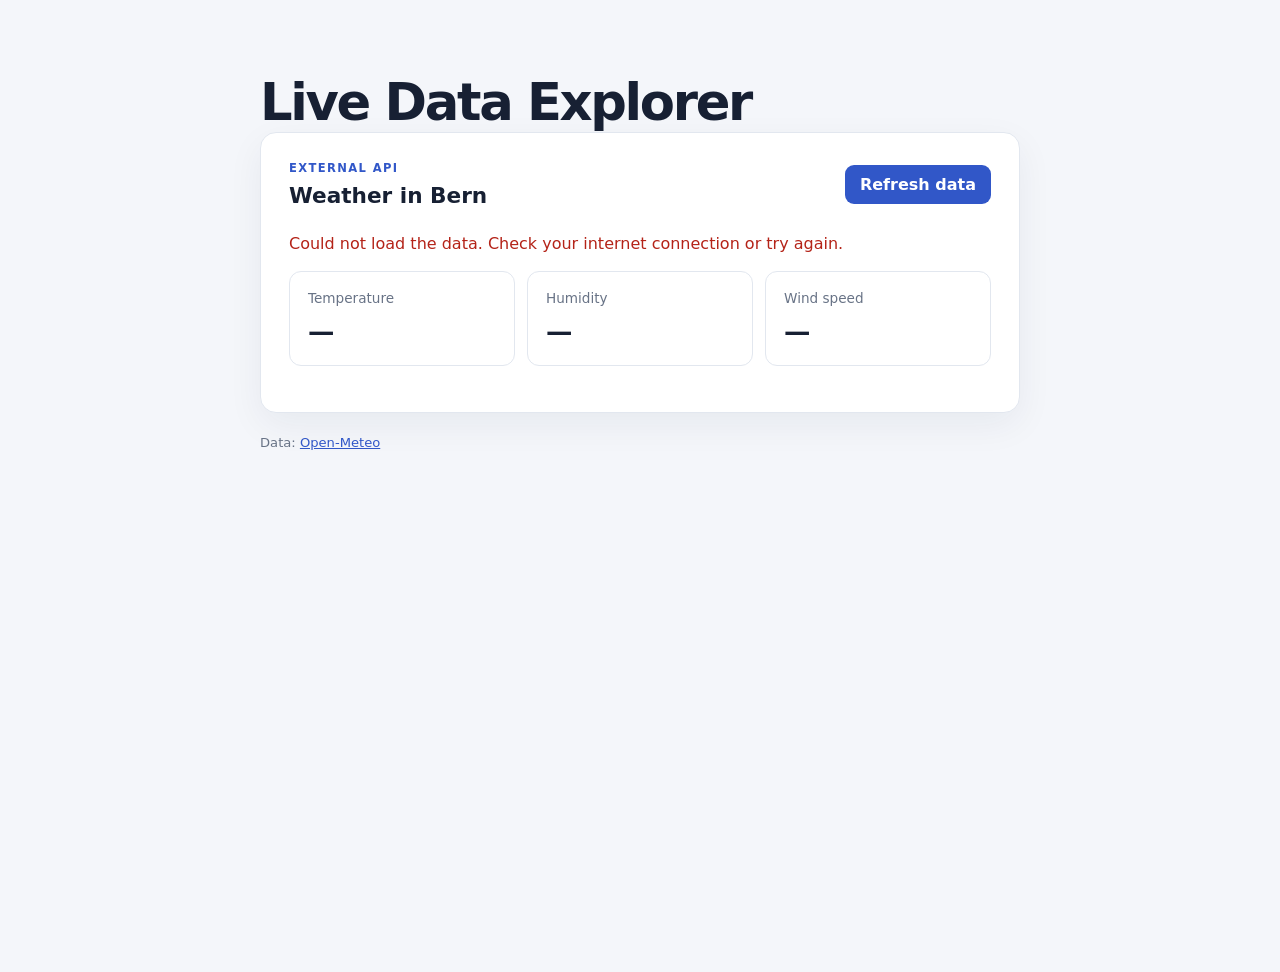
==== index.html @ 46303343 "first commit" ====
<!doctype html>
<html lang="en">
<head>
  <meta charset="utf-8">
  <meta name="viewport" content="width=device-width, initial-scale=1">
  <meta name="description" content="Minimal GitHub Pages demo fetching live weather data from Open-Meteo.">
  <title>Live API Demo</title>
  <link rel="stylesheet" href="./css/styles.css">
  <script src="./js/app.js" defer></script>
</head>
<body>
  <main class="container">
    <header>
      <h1>Live Data Explorer</h1>
    </header>

    <section class="panel" aria-labelledby="weather-heading">
      <div class="panel-heading">
        <div>
          <p class="eyebrow">EXTERNAL API</p>
          <h2 id="weather-heading">Weather in Bern</h2>
        </div>
        <button id="refresh-button" type="button">Refresh data</button>
      </div>

      <p id="status" class="status" role="status" aria-live="polite">Loading live data…</p>

      <div id="weather-data" class="metrics" hidden>
        <article class="metric">
          <span class="metric-label">Temperature</span>
          <strong id="temperature">—</strong>
        </article>
        <article class="metric">
          <span class="metric-label">Humidity</span>
          <strong id="humidity">—</strong>
        </article>
        <article class="metric">
          <span class="metric-label">Wind speed</span>
          <strong id="wind">—</strong>
        </article>
      </div>

      <p id="updated" class="updated"></p>
    </section>

    <footer>
      <span>Data: <a href="https://open-meteo.com/" target="_blank" rel="noopener noreferrer">Open-Meteo</a></span>
    </footer>
  </main>
</body>
</html>
---- css/styles.css ----
:root {
  color-scheme: light;
  --bg: #f4f6fa;
  --surface: #ffffff;
  --text: #172033;
  --muted: #687386;
  --border: #e2e7ef;
  --accent: #3157c8;
}

* { box-sizing: border-box; }

body {
  margin: 0;
  min-height: 100vh;
  background: var(--bg);
  color: var(--text);
  font-family: system-ui, -apple-system, BlinkMacSystemFont, "Segoe UI", sans-serif;
}

.container {
  width: min(760px, calc(100% - 40px));
  margin: 72px auto;
}

.eyebrow {
  margin: 0 0 8px;
  color: var(--accent);
  font-size: 0.72rem;
  font-weight: 750;
  letter-spacing: 0.12em;
}

h1 {
  margin: 0;
  font-size: clamp(2rem, 6vw, 3.2rem);
  letter-spacing: -0.045em;
}

.intro {
  margin: 12px 0 32px;
  color: var(--muted);
  line-height: 1.6;
}

.panel {
  padding: 28px;
  background: var(--surface);
  border: 1px solid var(--border);
  border-radius: 16px;
  box-shadow: 0 12px 36px rgb(25 40 70 / 6%);
}

.panel-heading {
  display: flex;
  align-items: center;
  justify-content: space-between;
  gap: 16px;
}

h2 {
  margin: 0;
  font-size: 1.35rem;
}

button {
  padding: 10px 15px;
  border: 0;
  border-radius: 9px;
  background: var(--accent);
  color: white;
  font: inherit;
  font-weight: 650;
  cursor: pointer;
}

button:hover { filter: brightness(1.1); }
button:disabled { cursor: wait; opacity: 0.65; }

.status {
  margin: 26px 0 18px;
  color: var(--muted);
}

.status.error { color: #b42318; }

.metrics {
  display: grid;
  grid-template-columns: repeat(3, 1fr);
  gap: 12px;
}

.metric {
  padding: 18px;
  border: 1px solid var(--border);
  border-radius: 12px;
}

.metric-label {
  display: block;
  margin-bottom: 10px;
  color: var(--muted);
  font-size: 0.85rem;
}

.metric strong {
  font-size: 1.65rem;
  letter-spacing: -0.04em;
}

.updated {
  margin: 18px 0 0;
  color: var(--muted);
  font-size: 0.8rem;
}

footer {
  display: flex;
  justify-content: space-between;
  gap: 12px;
  margin-top: 22px;
  color: var(--muted);
  font-size: 0.82rem;
}

a { color: var(--accent); }

@media (max-width: 560px) {
  .container { margin: 36px auto; }
  .panel { padding: 20px; }
  .panel-heading { align-items: flex-start; flex-direction: column; }
  .metrics { grid-template-columns: 1fr; }
  footer { flex-direction: column; }
}
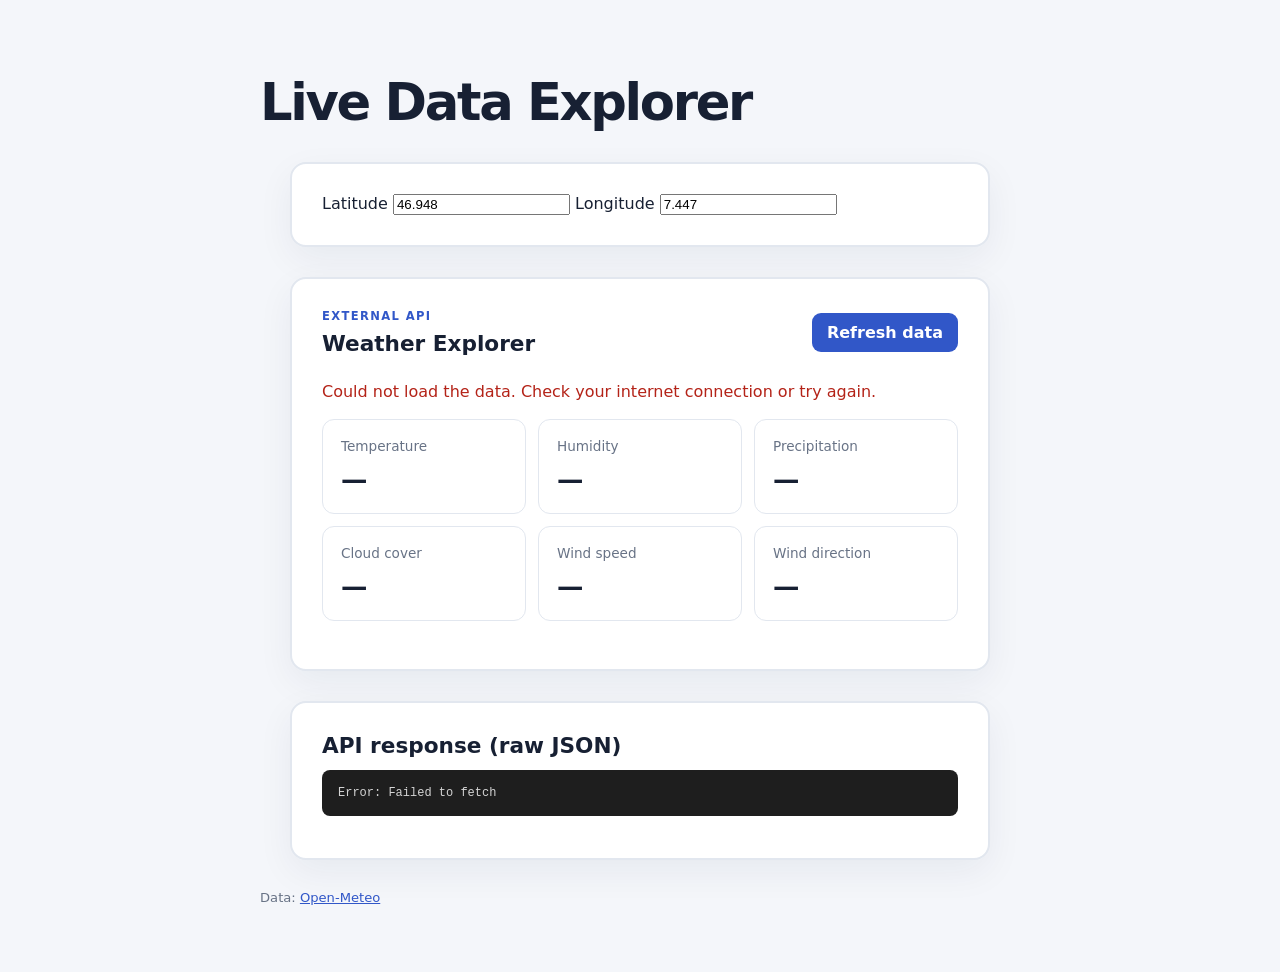
==== commit 3987de90: "commit of ok state - before trying something :-)" ====
--- a/index.html
+++ b/index.html
@@ -1,5 +1,6 @@
 <!doctype html>
 <html lang="en">
+
 <head>
   <meta charset="utf-8">
   <meta name="viewport" content="width=device-width, initial-scale=1">
@@ -8,44 +9,94 @@
   <link rel="stylesheet" href="./css/styles.css">
   <script src="./js/app.js" defer></script>
 </head>
+
 <body>
+
+
+
+  
   <main class="container">
     <header>
       <h1>Live Data Explorer</h1>
     </header>
 
-    <section class="panel" aria-labelledby="weather-heading">
+    <section class="panel">
+      <div class="location-inputs">
+        <label for="latitude">Latitude</label>
+        <input type="number" id="latitude" value="46.948" step="0.001">
+        <label for="longitude">Longitude</label>
+        <input type="number" id="longitude" value="7.447" step="0.001">
+      </div>
+    </section>
+
+    <section class="panel">
       <div class="panel-heading">
         <div>
           <p class="eyebrow">EXTERNAL API</p>
-          <h2 id="weather-heading">Weather in Bern</h2>
+          <h2 id="weather-heading">Weather Explorer</h2>
         </div>
         <button id="refresh-button" type="button">Refresh data</button>
       </div>
 
-      <p id="status" class="status" role="status" aria-live="polite">Loading live data…</p>
+      <p id="status" class="status" role="status" aria-live="polite">
+        Loading live data...
+      </p>
 
       <div id="weather-data" class="metrics" hidden>
         <article class="metric">
           <span class="metric-label">Temperature</span>
           <strong id="temperature">—</strong>
         </article>
+
         <article class="metric">
           <span class="metric-label">Humidity</span>
           <strong id="humidity">—</strong>
         </article>
+
+        <article class="metric">
+          <span class="metric-label">Precipitation</span>
+          <strong id="precipitation">—</strong>
+        </article>
+
+        <article class="metric">
+          <span class="metric-label">Cloud cover</span>
+          <strong id="cloud_cov">—</strong>
+        </article>
+
         <article class="metric">
           <span class="metric-label">Wind speed</span>
           <strong id="wind">—</strong>
         </article>
+
+        <article class="metric">
+          <span class="metric-label">Wind direction</span>
+          <strong id="wind_direc">—</strong>
+        </article>
+
+
       </div>
 
       <p id="updated" class="updated"></p>
     </section>
 
+    <!-- Raw API response -->
+    <section class="panel api-debug">
+      <h2>API response (raw JSON)</h2>
+      <pre id="api-output"></pre>
+    </section>
+
+
+
+
+
+
     <footer>
       <span>Data: <a href="https://open-meteo.com/" target="_blank" rel="noopener noreferrer">Open-Meteo</a></span>
     </footer>
   </main>
+
+
+
 </body>
-</html>
+
+</html>
--- a/css/styles.css
+++ b/css/styles.css
@@ -44,9 +44,10 @@
 }
 
 .panel {
-  padding: 28px;
+  padding: 30px;
+  margin: 30px;
   background: var(--surface);
-  border: 1px solid var(--border);
+  border: 2px solid var(--border);
   border-radius: 16px;
   box-shadow: 0 12px 36px rgb(25 40 70 / 6%);
 }
@@ -132,3 +133,24 @@
   .metrics { grid-template-columns: 1fr; }
   footer { flex-direction: column; }
 }
+
+
+
+.api-debug {
+    margin-top: 30px;
+}
+
+#api-output {
+    background: #1e1e1e;
+    color: #d4d4d4;
+    padding: 16px;
+    border-radius: 8px;
+    font-size: 12px;
+    overflow-x: auto;
+    max-height: 500px;
+    overflow-y: auto;
+}
+
+
+
+
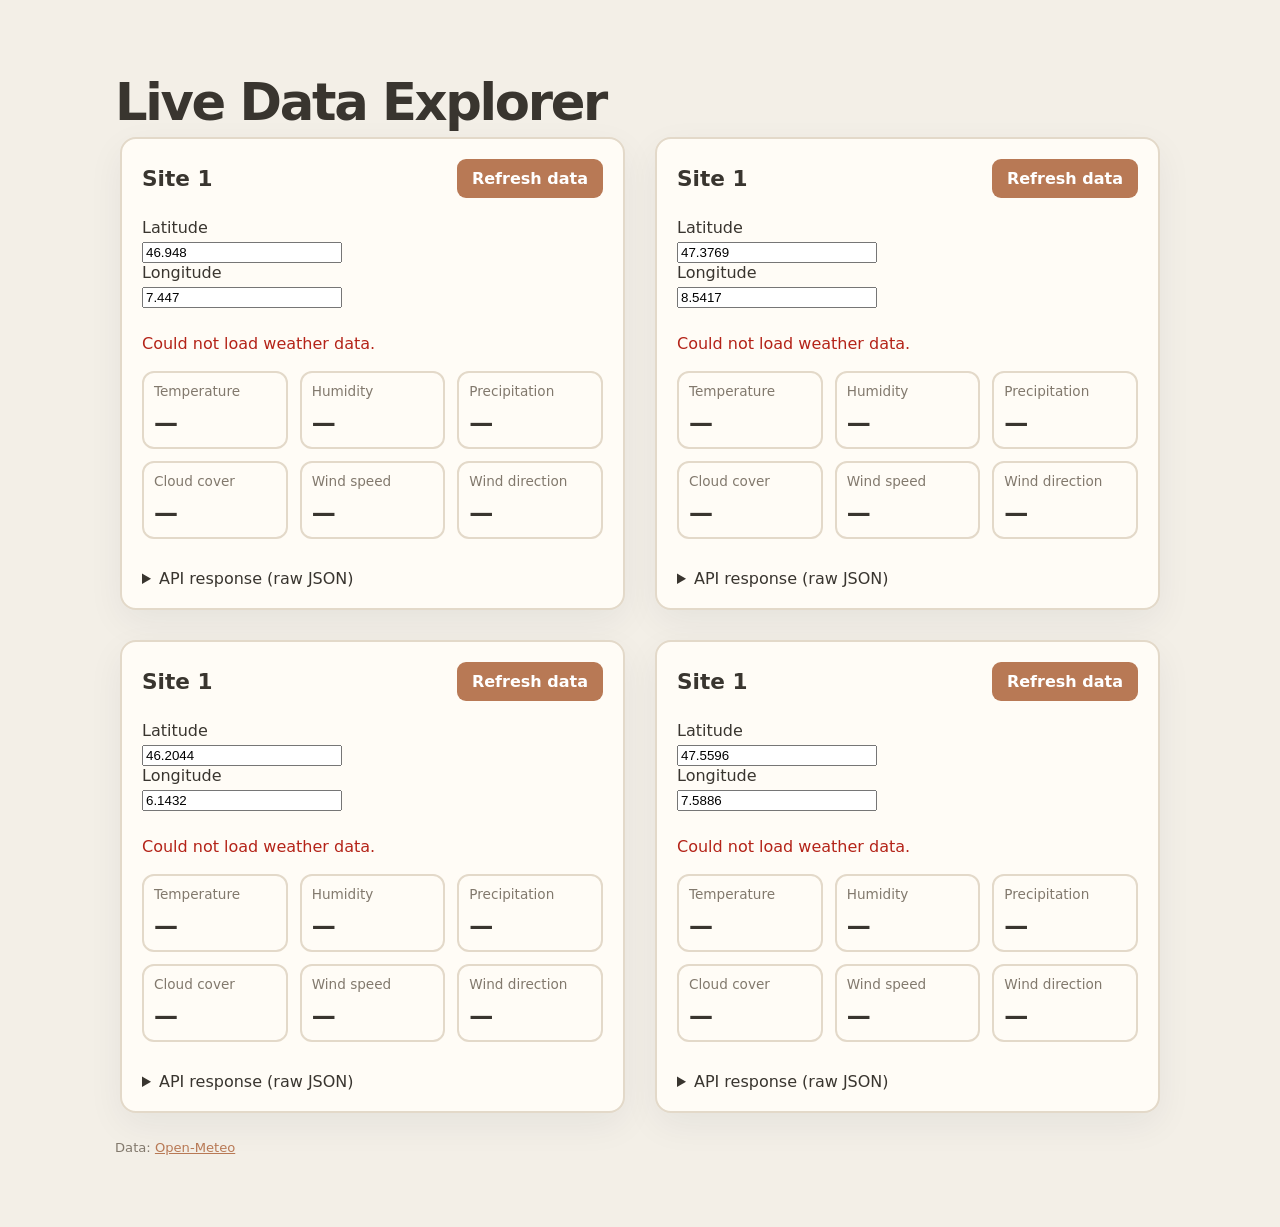
==== commit cb8c9bfc: "still a stub" ====
--- a/index.html
+++ b/index.html
@@ -13,87 +13,19 @@
 <body>
 
 
-
-  
   <main class="container">
     <header>
       <h1>Live Data Explorer</h1>
     </header>
 
-    <section class="panel">
-      <div class="location-inputs">
-        <label for="latitude">Latitude</label>
-        <input type="number" id="latitude" value="46.948" step="0.001">
-        <label for="longitude">Longitude</label>
-        <input type="number" id="longitude" value="7.447" step="0.001">
-      </div>
-    </section>
+    <div id="weather-panels" class="weather-grid"></div>
 
-    <section class="panel">
-      <div class="panel-heading">
-        <div>
-          <p class="eyebrow">EXTERNAL API</p>
-          <h2 id="weather-heading">Weather Explorer</h2>
-        </div>
-        <button id="refresh-button" type="button">Refresh data</button>
-      </div>
-
-      <p id="status" class="status" role="status" aria-live="polite">
-        Loading live data...
-      </p>
-
-      <div id="weather-data" class="metrics" hidden>
-        <article class="metric">
-          <span class="metric-label">Temperature</span>
-          <strong id="temperature">—</strong>
-        </article>
-
-        <article class="metric">
-          <span class="metric-label">Humidity</span>
-          <strong id="humidity">—</strong>
-        </article>
-
-        <article class="metric">
-          <span class="metric-label">Precipitation</span>
-          <strong id="precipitation">—</strong>
-        </article>
-
-        <article class="metric">
-          <span class="metric-label">Cloud cover</span>
-          <strong id="cloud_cov">—</strong>
-        </article>
-
-        <article class="metric">
-          <span class="metric-label">Wind speed</span>
-          <strong id="wind">—</strong>
-        </article>
-
-        <article class="metric">
-          <span class="metric-label">Wind direction</span>
-          <strong id="wind_direc">—</strong>
-        </article>
+    <footer>
+      <span>Data: <a href="https://open-meteo.com/">Open-Meteo</a></span>
+    </footer>
+  </main>
 
 
-      </div>
-
-      <p id="updated" class="updated"></p>
-    </section>
-
-    <!-- Raw API response -->
-    <section class="panel api-debug">
-      <h2>API response (raw JSON)</h2>
-      <pre id="api-output"></pre>
-    </section>
-
-
-
-
-
-
-    <footer>
-      <span>Data: <a href="https://open-meteo.com/" target="_blank" rel="noopener noreferrer">Open-Meteo</a></span>
-    </footer>
-  </main>
 
 
 
--- a/css/styles.css
+++ b/css/styles.css
@@ -1,12 +1,26 @@
+
 :root {
-  color-scheme: light;
-  --bg: #f4f6fa;
-  --surface: #ffffff;
-  --text: #172033;
-  --muted: #687386;
-  --border: #e2e7ef;
-  --accent: #3157c8;
+    color-scheme: light;
+
+    /* Backgrounds */
+    --bg: #F3EFE7;
+    --surface: #FFFCF6;
+
+    /* Text */
+    --text: #39352F;
+    --muted: #82796D;
+
+    /* Borders */
+    --border: #E3D9C9;
+
+    /* Accent */
+    --accent: #B87955;
+
+    /* Optional */
+    --accent-hover: #986044;
 }
+
+
 
 * { box-sizing: border-box; }
 
@@ -19,7 +33,7 @@
 }
 
 .container {
-  width: min(760px, calc(100% - 40px));
+  width: min(1050px, calc(100% - 40px));
   margin: 72px auto;
 }
 
@@ -44,8 +58,8 @@
 }
 
 .panel {
-  padding: 30px;
-  margin: 30px;
+  padding: 20px;
+  margin: 5px;
   background: var(--surface);
   border: 2px solid var(--border);
   border-radius: 16px;
@@ -92,8 +106,8 @@
 }
 
 .metric {
-  padding: 18px;
-  border: 1px solid var(--border);
+  padding: 10px;
+  border: 2px solid var(--border);
   border-radius: 12px;
 }
 
@@ -105,7 +119,7 @@
 }
 
 .metric strong {
-  font-size: 1.65rem;
+  font-size: 1.50rem;
   letter-spacing: -0.04em;
 }
 
@@ -153,4 +167,28 @@
 
 
 
+.weather-grid {
+    display: grid;
+    grid-template-columns: repeat(2, minmax(0, 1fr));
+    gap: 20px;
+}
 
+
+
+
+.location-inputs {
+   max-width: 200px;
+    width: 100%;
+    flex-direction: column;
+    gap: 10px;
+    margin: 20px 0;
+}
+
+.location-inputs label {
+    display: flex;
+    flex-direction: column;
+    gap: 5px;
+}
+
+
+
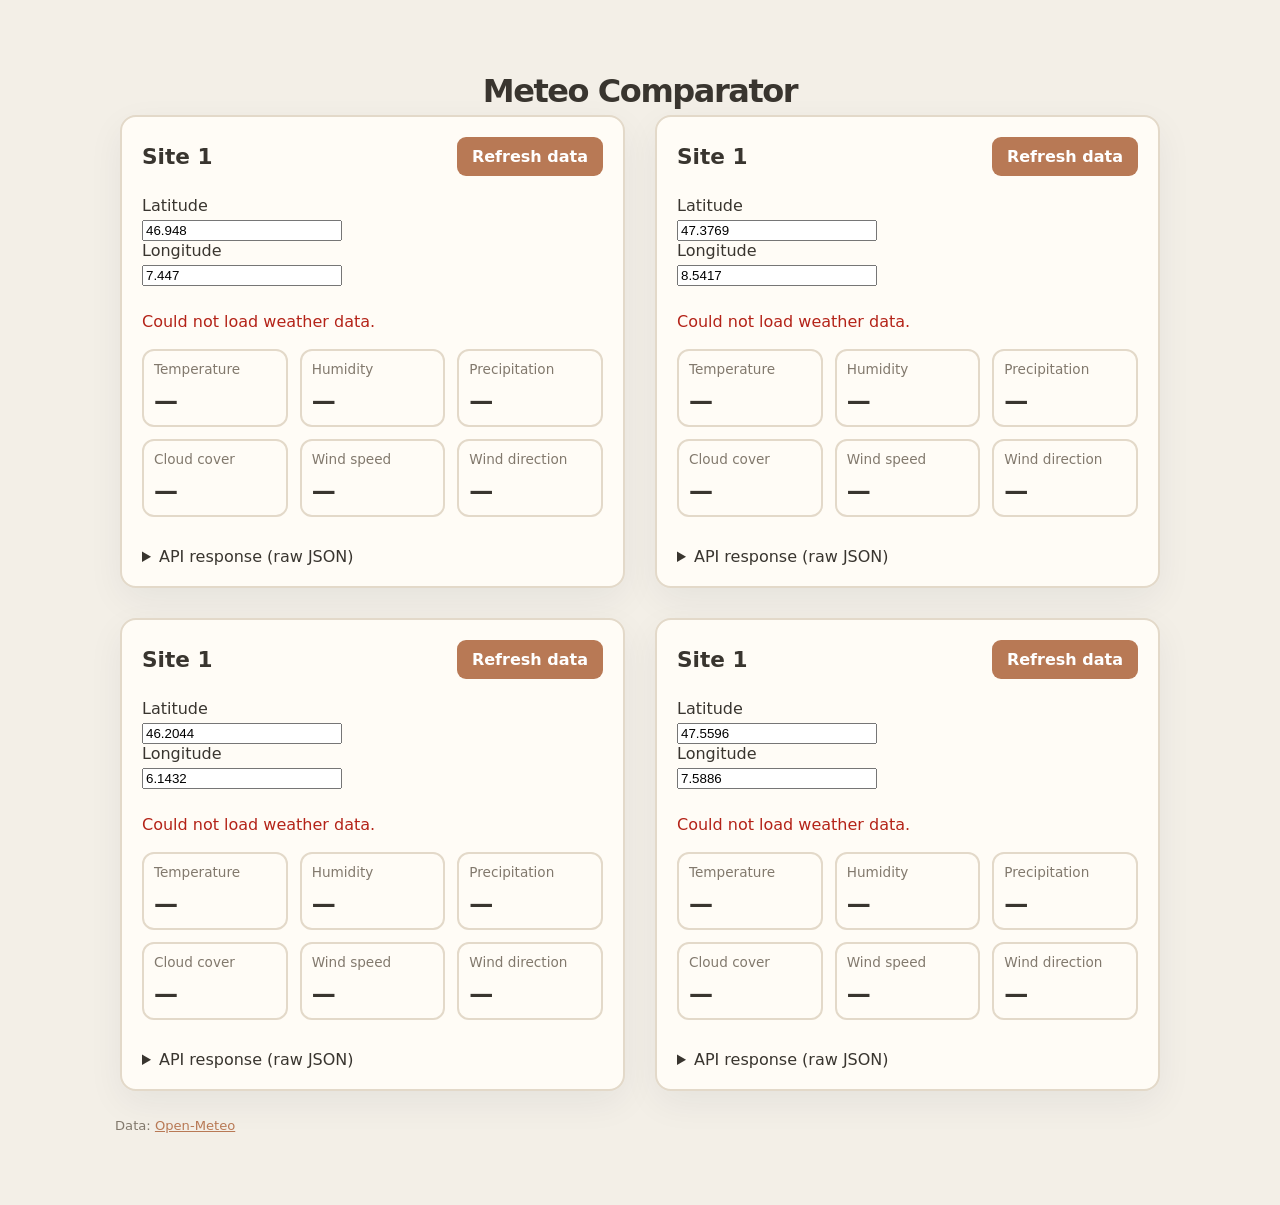
==== commit 61f5e192: "misc" ====
--- a/index.html
+++ b/index.html
@@ -15,7 +15,7 @@
 
   <main class="container">
     <header>
-      <h1>Live Data Explorer</h1>
+      <h1>Meteo Comparator</h1>
     </header>
 
     <div id="weather-panels" class="weather-grid"></div>
--- a/css/styles.css
+++ b/css/styles.css
@@ -36,6 +36,13 @@
   width: min(1050px, calc(100% - 40px));
   margin: 72px auto;
 }
+
+.container h1{
+  text-align: center;
+  font-size: 2rem;
+  margin: 10px 10 30 10 auto;
+}
+
 
 .eyebrow {
   margin: 0 0 8px;
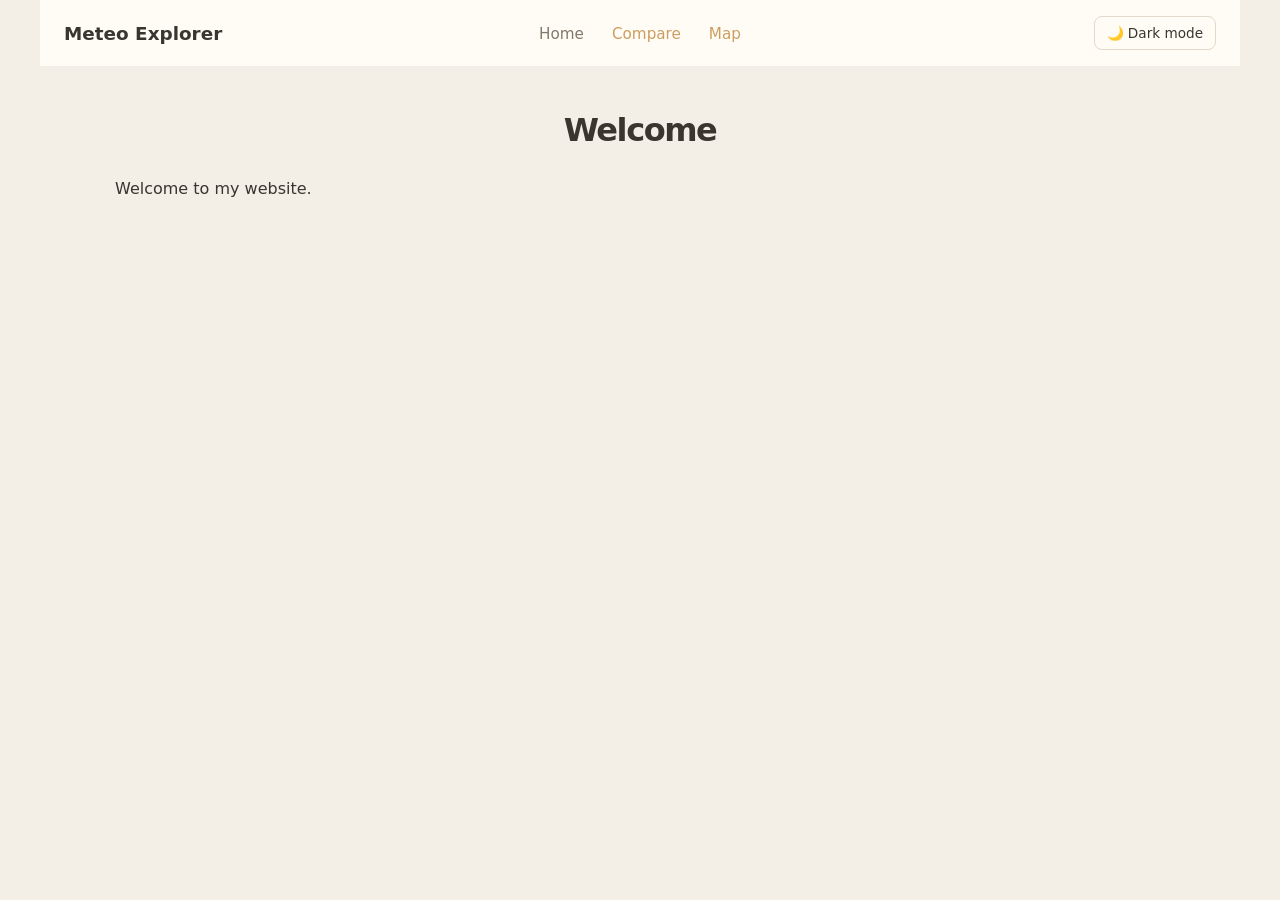
==== commit addeecf3: "implemented multipage adn dark/light modes" ====
--- a/index.html
+++ b/index.html
@@ -4,31 +4,34 @@
 <head>
   <meta charset="utf-8">
   <meta name="viewport" content="width=device-width, initial-scale=1">
-  <meta name="description" content="Minimal GitHub Pages demo fetching live weather data from Open-Meteo.">
-  <title>Live API Demo</title>
+  <meta name="description" content="Data analytics and interactive applications.">
+  <title>Meteo Explorer</title>
   <link rel="stylesheet" href="./css/styles.css">
-  <script src="./js/app.js" defer></script>
+  <script src="./js/theme.js" defer></script>
+
 </head>
 
 <body>
+  <header>
+    <nav class="navbar">
+      <a href="./index.html" class="nav-logo">
+        Meteo Explorer
+      </a>
+      <ul class="nav-links">
+        <li><a href="./index.html">Home</a></li>
+        <li><a href="./pages/page01.html" class="active">Compare</a></li>
+        <li><a href="./pages/page02.html" class="active">Map</a></li>
+      </ul>
+      <button id="theme-toggle" class="theme-toggle" type="button">
+        🌙 Dark mode
+      </button>
 
-
+    </nav>
+  </header>
   <main class="container">
-    <header>
-      <h1>Meteo Comparator</h1>
-    </header>
-
-    <div id="weather-panels" class="weather-grid"></div>
-
-    <footer>
-      <span>Data: <a href="https://open-meteo.com/">Open-Meteo</a></span>
-    </footer>
+    <h1>Welcome</h1>
+    <p>Welcome to my website.</p>
   </main>
-
-
-
-
-
 </body>
 
 </html>
--- a/css/styles.css
+++ b/css/styles.css
@@ -1,3 +1,5 @@
+
+
 
 :root {
     color-scheme: light;
@@ -14,15 +16,78 @@
     --border: #E3D9C9;
 
     /* Accent */
-    --accent: #B87955;
-
-    /* Optional */
-    --accent-hover: #986044;
-}
+    --accent: #CC9D5E;
+    --accent-hover: #AD8049;
+}
+
+/* =========================
+   DARK THEME
+========================= */
+
+:root[data-theme="dark"] {
+    color-scheme: dark;
+
+    /* Backgrounds */
+    --bg: #1C1C1A;
+    --surface: #282824;
+
+    /* Text */
+    --text: #EAE5DA;
+    --muted: #AAA397;
+
+    /* Borders */
+    --border: #45433D;
+
+    /* Accent */
+    --accent: #D6AA70;
+    --accent-hover: #E5BE8D;
+}
+
+
+
+
+/* =========================
+   THEME SWITCH
+========================= */
+
+.theme-toggle {
+    background: transparent;
+    color: var(--text);
+    border: 1px solid var(--border);
+    border-radius: 8px;
+
+    padding: 8px 12px;
+    font-size: 0.85rem;
+    font-weight: 500;
+
+    cursor: pointer;
+    white-space: nowrap;
+}
+
+.theme-toggle:hover {
+    background: var(--bg);
+}
+
+
+
+
+
+
+
+
+
 
 
 
 * { box-sizing: border-box; }
+
+
+header {
+    position: sticky;
+    top: 0;
+    z-index: 100;
+}
+
 
 body {
   margin: 0;
@@ -33,14 +98,15 @@
 }
 
 .container {
-  width: min(1050px, calc(100% - 40px));
-  margin: 72px auto;
-}
-
-.container h1{
-  text-align: center;
-  font-size: 2rem;
-  margin: 10px 10 30 10 auto;
+    width: min(1050px, calc(100% - 40px));
+    margin: 45px auto;
+}
+
+
+.container h1 {
+    text-align: center;
+    font-size: 2rem;
+    margin: 10px 0 30px;
 }
 
 
@@ -157,6 +223,8 @@
 
 
 
+
+
 .api-debug {
     margin-top: 30px;
 }
@@ -199,3 +267,64 @@
 
 
 
+/* =========================
+   NAVIGATION
+========================= */
+
+.navbar {
+  position: relative;
+    display: flex;
+    justify-content: space-between;
+    align-items: center;
+
+    max-width: 1200px;
+    margin: 0 auto;
+    padding: 16px 24px;
+
+    background: var(--surface);
+}
+
+
+.nav-logo {
+    color: var(--text);
+    font-size: 1.15rem;
+    font-weight: 700;
+    text-decoration: none;
+}
+
+.nav-links {
+   
+
+    list-style: none;
+    margin: 0;
+    padding: 0;
+
+    position: absolute;
+    left: 50%;
+    transform: translateX(-50%);
+
+    display: flex;
+    align-items: center;
+    gap: 28px;
+
+   
+
+
+}
+
+.nav-links a {
+    color: var(--muted);
+    font-size: 0.95rem;
+    text-decoration: none;
+    transition: color 0.2s ease;
+}
+
+.nav-links a:hover,
+.nav-links a.active {
+    color: var(--accent);
+}
+
+
+
+
+
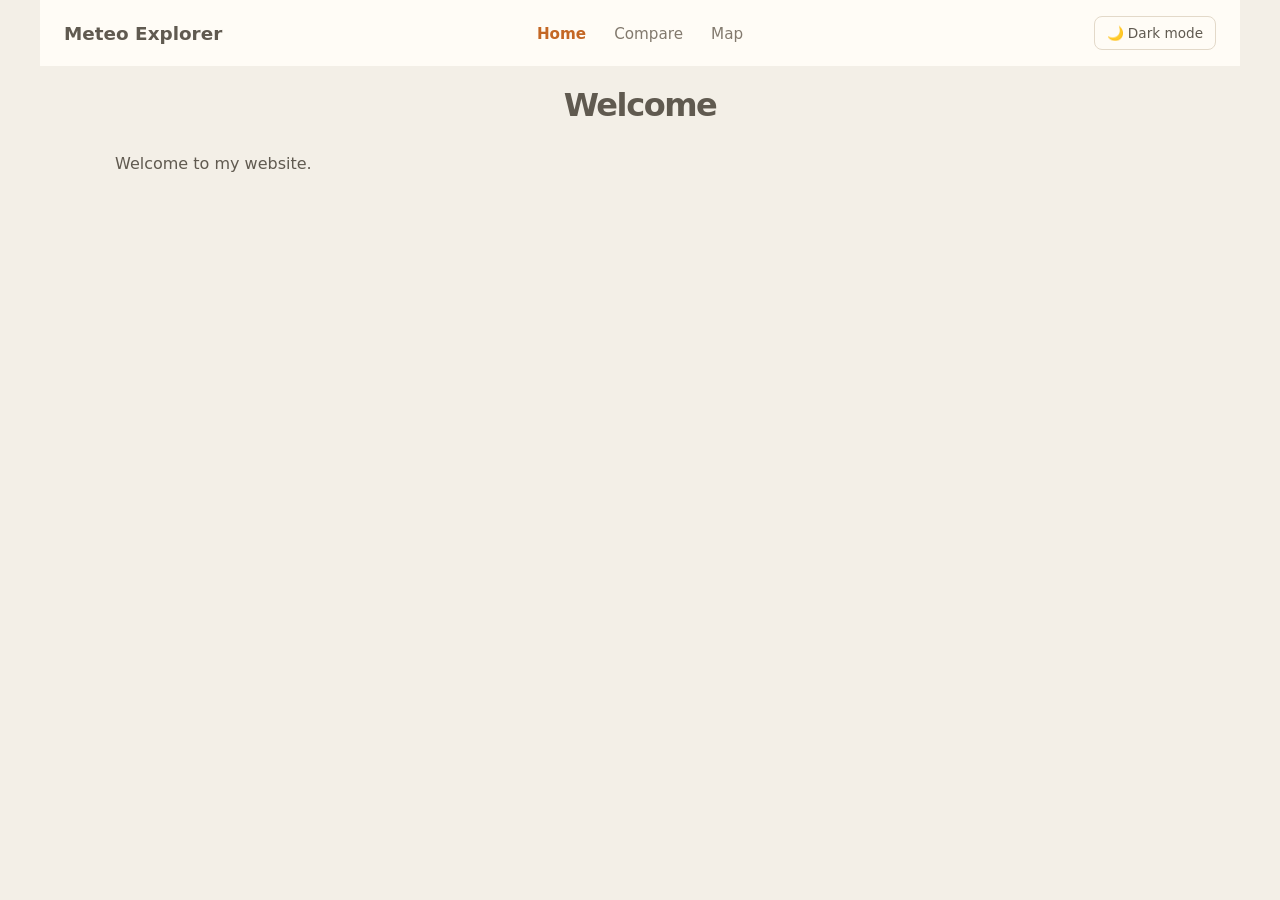
==== commit 5a093296: "CSS tweaking" ====
--- a/index.html
+++ b/index.html
@@ -18,9 +18,9 @@
         Meteo Explorer
       </a>
       <ul class="nav-links">
-        <li><a href="./index.html">Home</a></li>
-        <li><a href="./pages/page01.html" class="active">Compare</a></li>
-        <li><a href="./pages/page02.html" class="active">Map</a></li>
+        <li><a href="./index.html" class="active">Home</a></li>
+        <li><a href="./pages/page01.html">Compare</a></li>
+        <li><a href="./pages/page02.html">Map</a></li>
       </ul>
       <button id="theme-toggle" class="theme-toggle" type="button">
         🌙 Dark mode
--- a/css/styles.css
+++ b/css/styles.css
@@ -9,15 +9,18 @@
     --surface: #FFFCF6;
 
     /* Text */
-    --text: #39352F;
+    --text: #605a50;
+    --button-text: #644f36;
     --muted: #82796D;
 
     /* Borders */
     --border: #E3D9C9;
 
     /* Accent */
-    --accent: #CC9D5E;
+    --accent: #e6bf8c;
     --accent-hover: #AD8049;
+
+    --active-tab: #c46724;
 }
 
 /* =========================
@@ -33,14 +36,17 @@
 
     /* Text */
     --text: #EAE5DA;
+    --button-text: #EAE5DA;
     --muted: #AAA397;
 
     /* Borders */
     --border: #45433D;
 
     /* Accent */
-    --accent: #D6AA70;
-    --accent-hover: #E5BE8D;
+    --accent: #5a4428;
+    --accent-hover: #2e1d06;
+
+    --active-tab: #c46724;
 }
 
 
@@ -67,9 +73,6 @@
 .theme-toggle:hover {
     background: var(--bg);
 }
-
-
-
 
 
 
@@ -99,15 +102,23 @@
 
 .container {
     width: min(1050px, calc(100% - 40px));
-    margin: 45px auto;
-}
-
+    margin: 20px auto;
+}
 
 .container h1 {
     text-align: center;
     font-size: 2rem;
     margin: 10px 0 30px;
 }
+
+.container h3 {
+    text-align: left;
+    font-size: 1rem;
+    margin: 10px 0 30px 10px;
+
+}
+
+
 
 
 .eyebrow {
@@ -131,19 +142,26 @@
 }
 
 .panel {
-  padding: 20px;
-  margin: 5px;
+  padding: 6px;
+  margin: 1px;
   background: var(--surface);
   border: 2px solid var(--border);
   border-radius: 16px;
   box-shadow: 0 12px 36px rgb(25 40 70 / 6%);
 }
 
-.panel-heading {
+/* .panel-heading {
   display: flex;
   align-items: center;
   justify-content: space-between;
   gap: 16px;
+} */
+
+.panel-heading {
+    display: flex;
+    flex-direction: column;
+    align-items: flex-end;
+    gap: 16px;
 }
 
 h2 {
@@ -156,7 +174,7 @@
   border: 0;
   border-radius: 9px;
   background: var(--accent);
-  color: white;
+  color: var(--button-text);
   font: inherit;
   font-weight: 650;
   cursor: pointer;
@@ -166,11 +184,18 @@
 button:disabled { cursor: wait; opacity: 0.65; }
 
 .status {
-  margin: 26px 0 18px;
-  color: var(--muted);
+  margin: 5px 0 5px;
+  color: var(--muted);
+  font-size: 0.8rem;
 }
 
 .status.error { color: #b42318; }
+
+.updated {
+  margin: 5px 0 5px;
+  color: var(--muted);
+  font-size: 0.8rem;
+}
 
 .metrics {
   display: grid;
@@ -186,21 +211,17 @@
 
 .metric-label {
   display: block;
-  margin-bottom: 10px;
+  margin-bottom: 5px;
   color: var(--muted);
   font-size: 0.85rem;
 }
 
 .metric strong {
-  font-size: 1.50rem;
+  font-size: 1.20rem;
   letter-spacing: -0.04em;
 }
 
-.updated {
-  margin: 18px 0 0;
-  color: var(--muted);
-  font-size: 0.8rem;
-}
+
 
 footer {
   display: flex;
@@ -221,12 +242,8 @@
   footer { flex-direction: column; }
 }
 
-
-
-
-
 .api-debug {
-    margin-top: 30px;
+    margin-top: 5px;
 }
 
 #api-output {
@@ -240,23 +257,26 @@
     overflow-y: auto;
 }
 
-
-
 .weather-grid {
     display: grid;
     grid-template-columns: repeat(2, minmax(0, 1fr));
     gap: 20px;
 }
 
-
-
+.panel-layout {
+    display: flex;
+    justify-content: space-between;
+    align-items: center;
+    gap: 24px;
+    /* margin-bottom: 12px; */
+}
 
 .location-inputs {
-   max-width: 200px;
-    width: 100%;
+    display: flex;
     flex-direction: column;
     gap: 10px;
-    margin: 20px 0;
+    /* width: 100%; */
+    margin: 3px 0 10px 0;
 }
 
 .location-inputs label {
@@ -264,8 +284,6 @@
     flex-direction: column;
     gap: 5px;
 }
-
-
 
 /* =========================
    NAVIGATION
@@ -307,9 +325,6 @@
     align-items: center;
     gap: 28px;
 
-   
-
-
 }
 
 .nav-links a {
@@ -319,12 +334,16 @@
     transition: color 0.2s ease;
 }
 
-.nav-links a:hover,
+.nav-links a:hover {
+    color: #e7dee1;
+}
+
 .nav-links a.active {
-    color: var(--accent);
-}
-
-
-
-
-
+    color: var(--active-tab);
+    font-weight: 900;
+}
+
+
+
+
+
